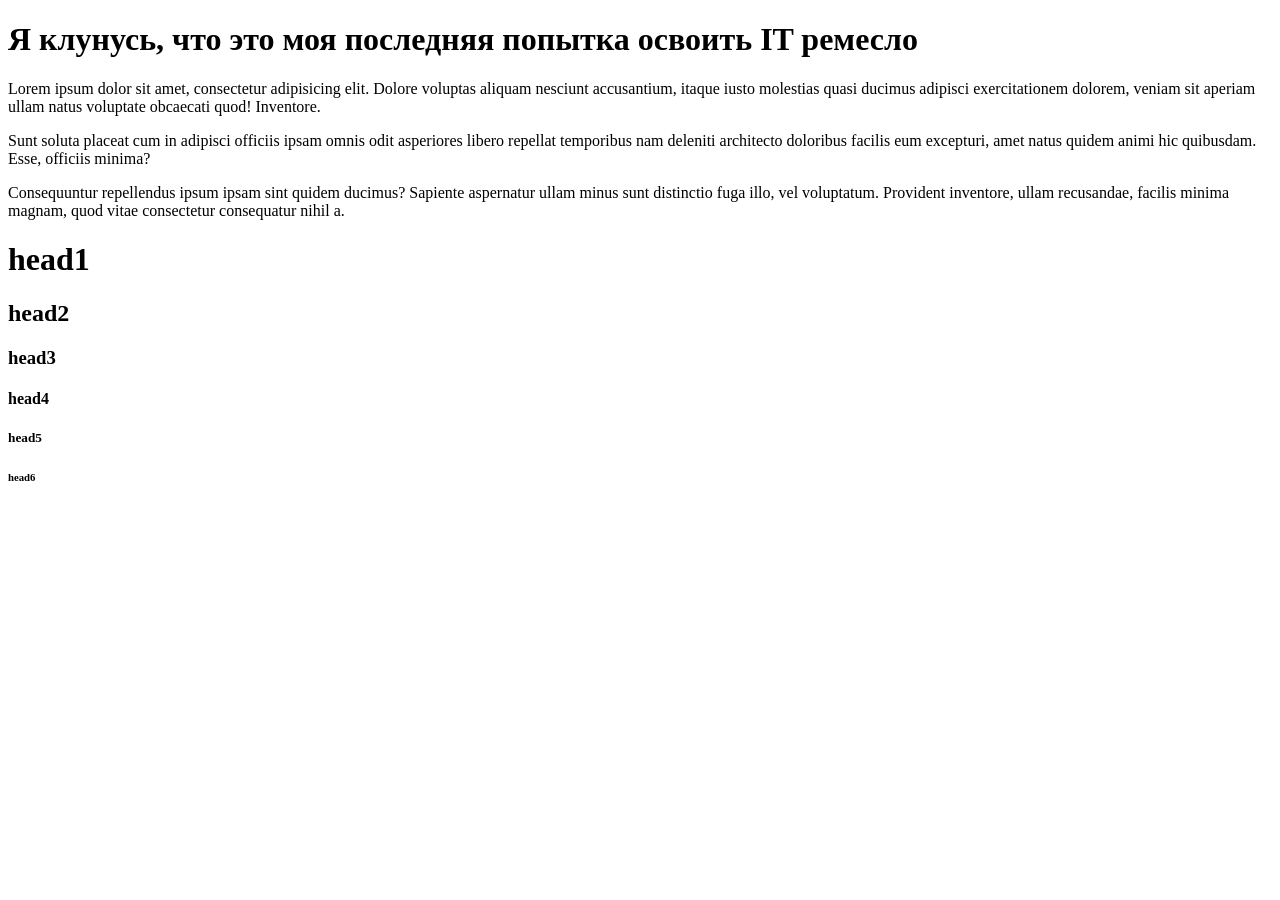
==== index.html @ 9b496cf3 "day 1" ====
<!DOCTYPE html>
<html lang="en">
<head>
    <meta charset="UTF-8">
    <meta name="viewport" content="width=device-width, initial-scale=1.0">
    <title>Последняя попытка</title>
</head>
<body>
    <h1>Я клунусь, что это моя последняя попытка освоить IT ремесло</h1>
    <p>Lorem ipsum dolor sit amet, consectetur adipisicing elit. Dolore voluptas aliquam nesciunt accusantium, itaque iusto molestias quasi ducimus adipisci exercitationem dolorem, veniam sit aperiam ullam natus voluptate obcaecati quod! Inventore.</p>
    <p>Sunt soluta placeat cum in adipisci officiis ipsam omnis odit asperiores libero repellat temporibus nam deleniti architecto doloribus facilis eum excepturi, amet natus quidem animi hic quibusdam. Esse, officiis minima?</p>
    <p>Consequuntur repellendus ipsum ipsam sint quidem ducimus? Sapiente aspernatur ullam minus sunt distinctio fuga illo, vel voluptatum. Provident inventore, ullam recusandae, facilis minima magnam, quod vitae consectetur consequatur nihil a.</p>
    <h1>head1</h1>
    <h2>head2</h2>
    <h3>head3</h3>
    <h4>head4</h4>
    <h5>head5</h5>
    <h6>head6</h6>
</body>
</html>
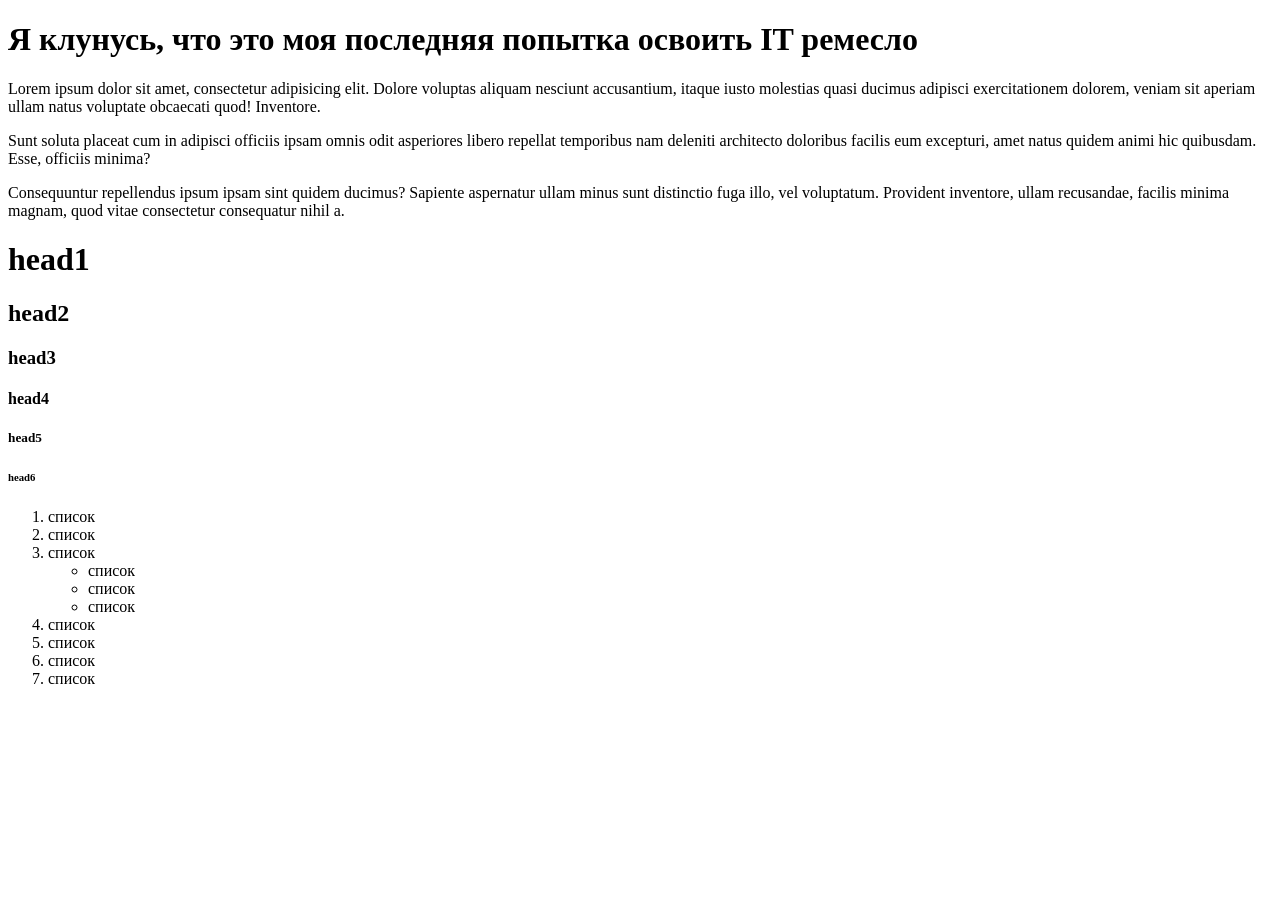
==== commit cc8ff720: "day 2" ====
--- a/index.html
+++ b/index.html
@@ -16,5 +16,19 @@
     <h4>head4</h4>
     <h5>head5</h5>
     <h6>head6</h6>
+    <ol>
+        <li>список</li>
+        <li>список</li>
+        <li>список</li>
+            <ul>
+                <li>список</li>
+                <li>список</li>
+                <li>список</li>
+            </ul>
+        <li>список</li>
+        <li>список</li>
+        <li>список</li>
+        <li>список</li>
+    </ol>
 </body>
 </html>
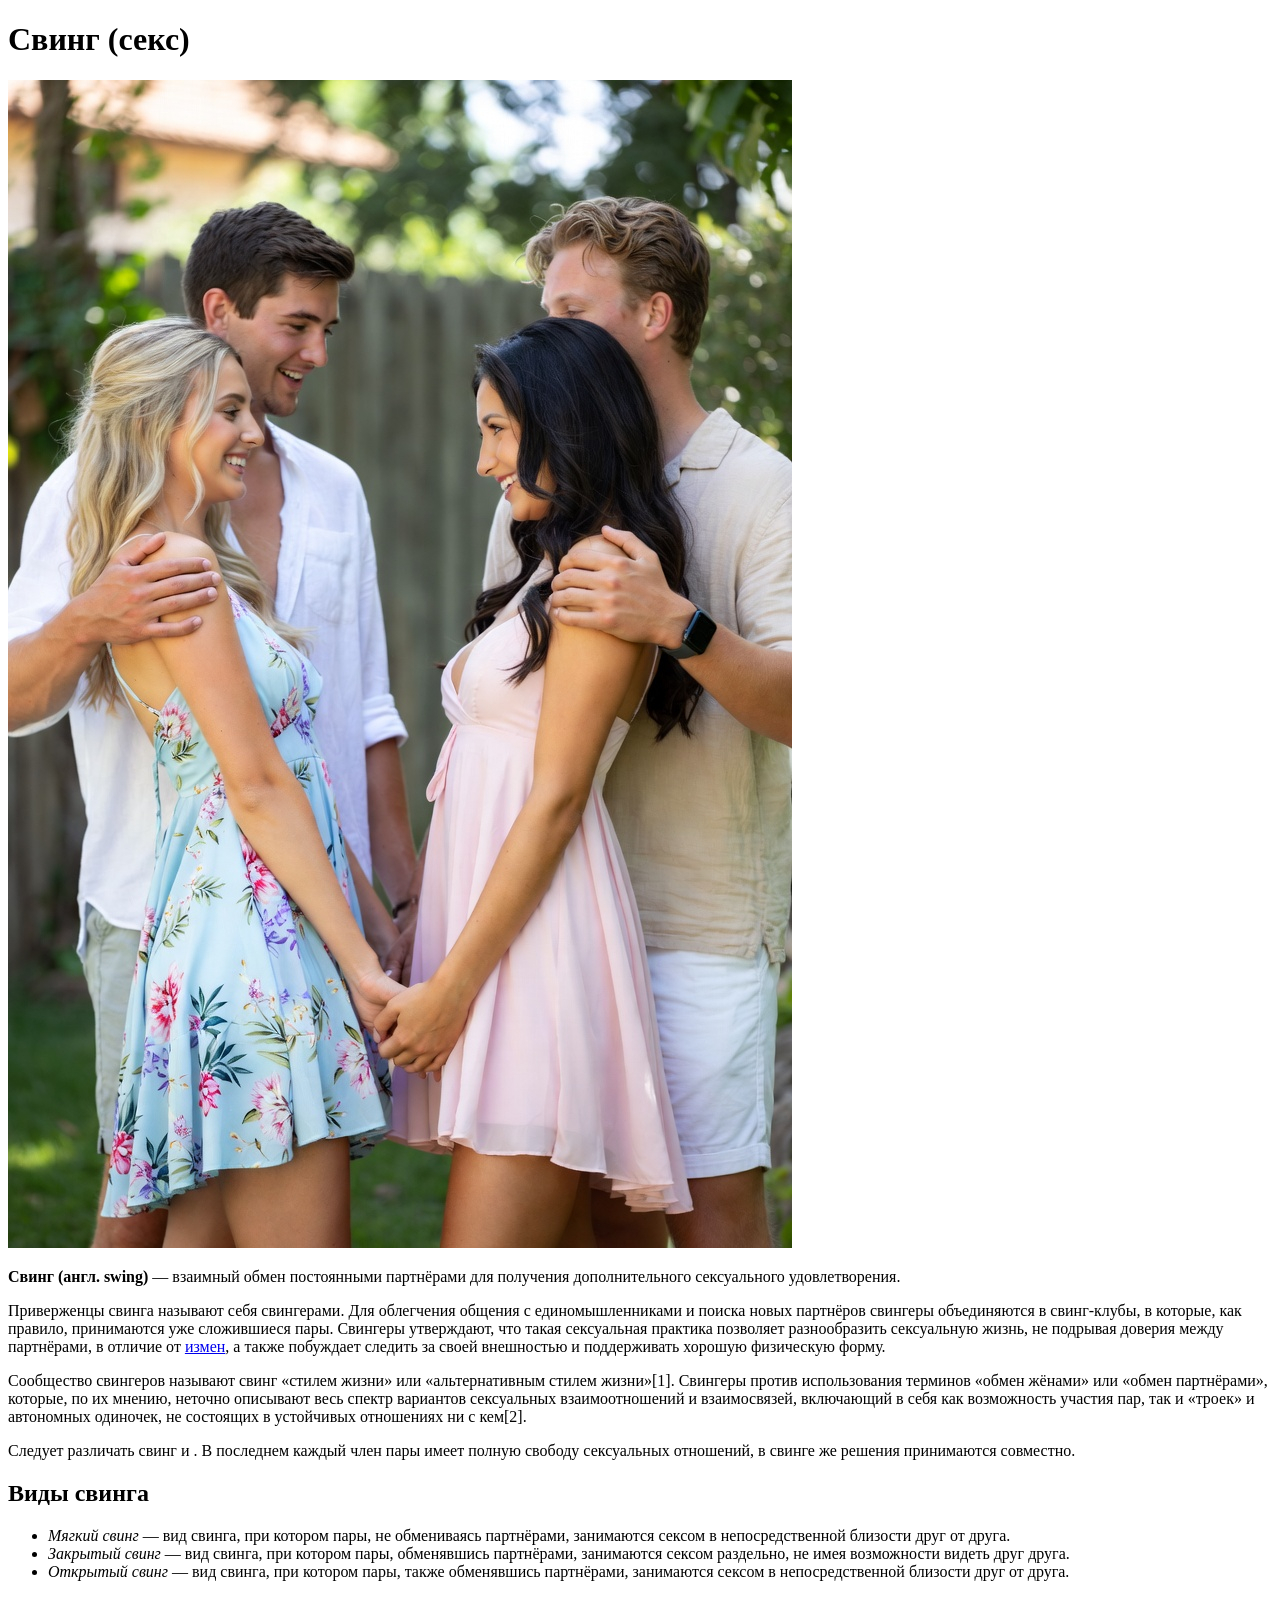
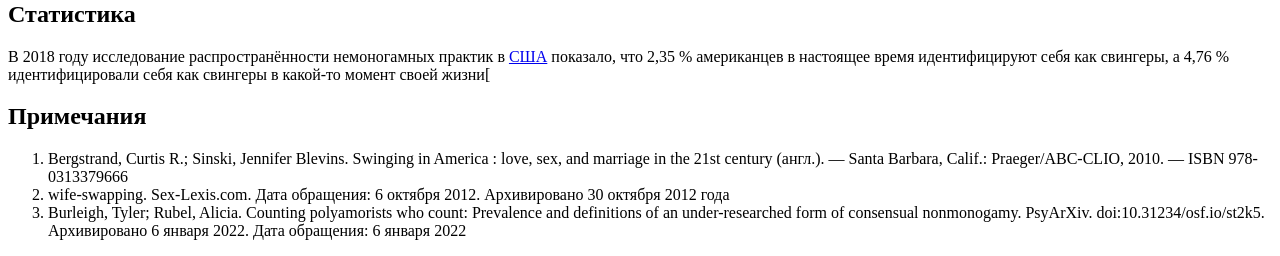
==== commit a4e40f20: "day 3" ====
--- a/index.html
+++ b/index.html
@@ -3,32 +3,32 @@
 <head>
     <meta charset="UTF-8">
     <meta name="viewport" content="width=device-width, initial-scale=1.0">
-    <title>Последняя попытка</title>
+    <title>Hush Hush</title>
 </head>
 <body>
-    <h1>Я клунусь, что это моя последняя попытка освоить IT ремесло</h1>
-    <p>Lorem ipsum dolor sit amet, consectetur adipisicing elit. Dolore voluptas aliquam nesciunt accusantium, itaque iusto molestias quasi ducimus adipisci exercitationem dolorem, veniam sit aperiam ullam natus voluptate obcaecati quod! Inventore.</p>
-    <p>Sunt soluta placeat cum in adipisci officiis ipsam omnis odit asperiores libero repellat temporibus nam deleniti architecto doloribus facilis eum excepturi, amet natus quidem animi hic quibusdam. Esse, officiis minima?</p>
-    <p>Consequuntur repellendus ipsum ipsam sint quidem ducimus? Sapiente aspernatur ullam minus sunt distinctio fuga illo, vel voluptatum. Provident inventore, ullam recusandae, facilis minima magnam, quod vitae consectetur consequatur nihil a.</p>
-    <h1>head1</h1>
-    <h2>head2</h2>
-    <h3>head3</h3>
-    <h4>head4</h4>
-    <h5>head5</h5>
-    <h6>head6</h6>
-    <ol>
-        <li>список</li>
-        <li>список</li>
-        <li>список</li>
-            <ul>
-                <li>список</li>
-                <li>список</li>
-                <li>список</li>
-            </ul>
-        <li>список</li>
-        <li>список</li>
-        <li>список</li>
-        <li>список</li>
-    </ol>
+    <h1>Свинг (секс)</h1>
+    <img 
+        src="./img/swingers-h1.jpg" 
+        alt="две пары свингеров"
+    >
+    <p><strong>Свинг (англ. swing)</strong> — взаимный обмен постоянными партнёрами для получения дополнительного сексуального удовлетворения.</p>
+    <p>Приверженцы свинга называют себя свингерами. Для облегчения общения с единомышленниками и поиска новых партнёров свингеры объединяются в свинг-клубы, в которые, как правило, принимаются уже сложившиеся пары. Свингеры утверждают, что такая сексуальная практика позволяет разнообразить сексуальную жизнь, не подрывая доверия между партнёрами, в отличие от <a target="_blank" href="https://ru.wikipedia.org/wiki/%D0%A1%D1%83%D0%BF%D1%80%D1%83%D0%B6%D0%B5%D1%81%D0%BA%D0%B0%D1%8F_%D0%B8%D0%B7%D0%BC%D0%B5%D0%BD%D0%B0">измен</a>, а также побуждает следить за своей внешностью и поддерживать хорошую физическую форму.</p>
+    <p>Сообщество свингеров называют свинг «стилем жизни» или «альтернативным стилем жизни»[1]. Свингеры против использования терминов «обмен жёнами» или «обмен партнёрами», которые, по их мнению, неточно описывают весь спектр вариантов сексуальных взаимоотношений и взаимосвязей, включающий в себя как возможность участия пар, так и «троек» и автономных одиночек, не состоящих в устойчивых отношениях ни с кем[2].</p>
+    <p>Следует различать свинг и <a target="_blank" href="https://ru.wikipedia.org/wiki/%D0%9E%D1%82%D0%BA%D1%80%D1%8B%D1%82%D1%8B%D0%B9_%D0%B1%D1%80%D0%B0%D0%BA"></a>. В последнем каждый член пары имеет полную свободу сексуальных отношений, в свинге же решения принимаются совместно.</p>
+    <h2>Виды свинга</h2>
+    <ul>
+        <li><i>Мягкий свинг</i> — вид свинга, при котором пары, не обмениваясь партнёрами, занимаются сексом в непосредственной близости друг от друга.</li>
+        <li><i>Закрытый свинг</i> — вид свинга, при котором пары, обменявшись партнёрами, занимаются сексом раздельно, не имея возможности видеть друг друга.</li>
+        <li><i>Открытый свинг</i> — вид свинга, при котором пары, также обменявшись партнёрами, занимаются сексом в непосредственной близости друг от друга.</li>
+    </ul>
+    <h2>Статистика</h2>
+        <p>В 2018 году исследование распространённости немоногамных практик в <a target="_blank" href="https://ru.wikipedia.org/wiki/%D0%A1%D0%BE%D0%B5%D0%B4%D0%B8%D0%BD%D1%91%D0%BD%D0%BD%D1%8B%D0%B5_%D0%A8%D1%82%D0%B0%D1%82%D1%8B_%D0%90%D0%BC%D0%B5%D1%80%D0%B8%D0%BA%D0%B8">США</a> показало, что 2,35 % американцев в настоящее время идентифицируют себя как свингеры, а 4,76 % идентифицировали себя как свингеры в какой-то момент своей жизни[</p>
+    <h2>Примечания</h2>
+        <ol>
+            <li>Bergstrand, Curtis R.; Sinski, Jennifer Blevins. Swinging in America : love, sex, and marriage in the 21st century (англ.). — Santa Barbara, Calif.: Praeger/ABC-CLIO, 2010. — ISBN 978-0313379666</li>
+            <li>wife-swapping. Sex-Lexis.com. Дата обращения: 6 октября 2012. Архивировано 30 октября 2012 года</li>
+            <li>Burleigh, Tyler; Rubel, Alicia. Counting polyamorists who count: Prevalence and definitions of an under-researched form of consensual nonmonogamy. PsyArXiv. doi:10.31234/osf.io/st2k5. Архивировано 6 января 2022. Дата обращения: 6 января 2022</li>
+        </ol>
+
 </body>
 </html>
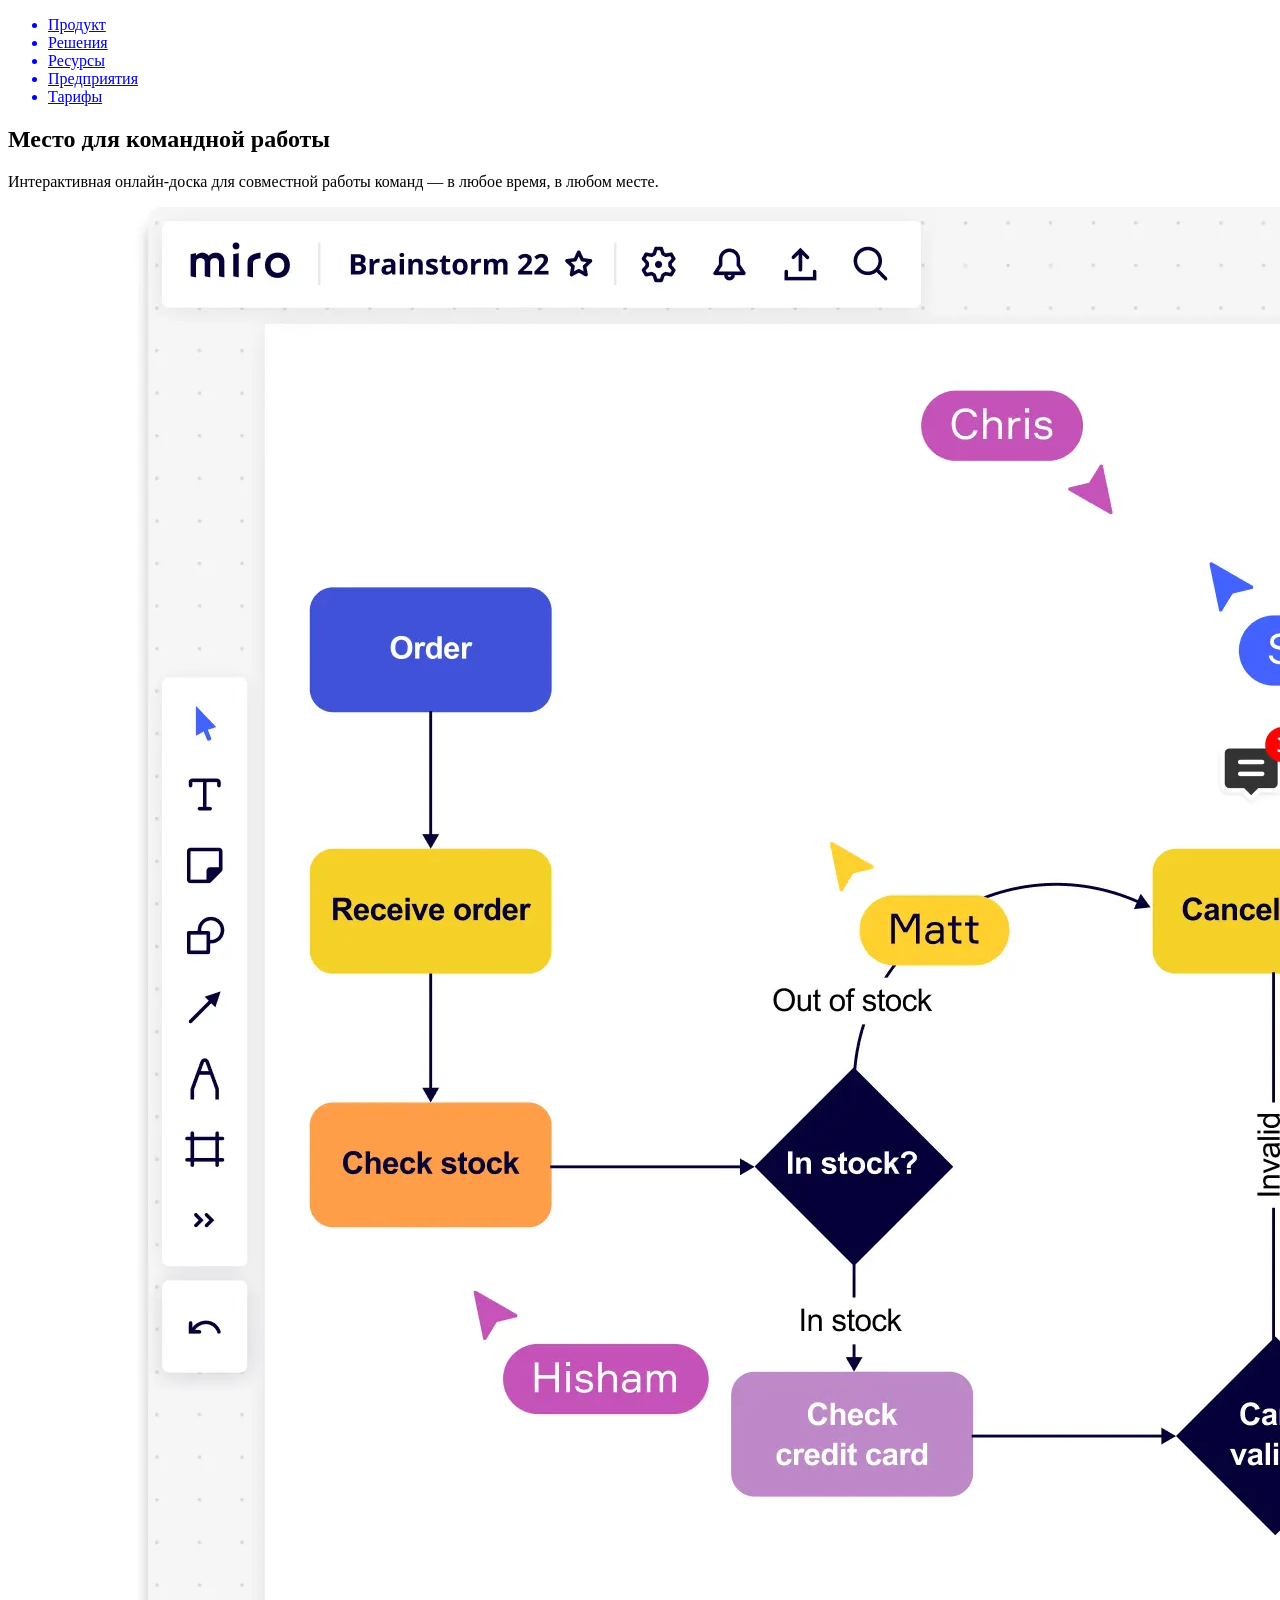
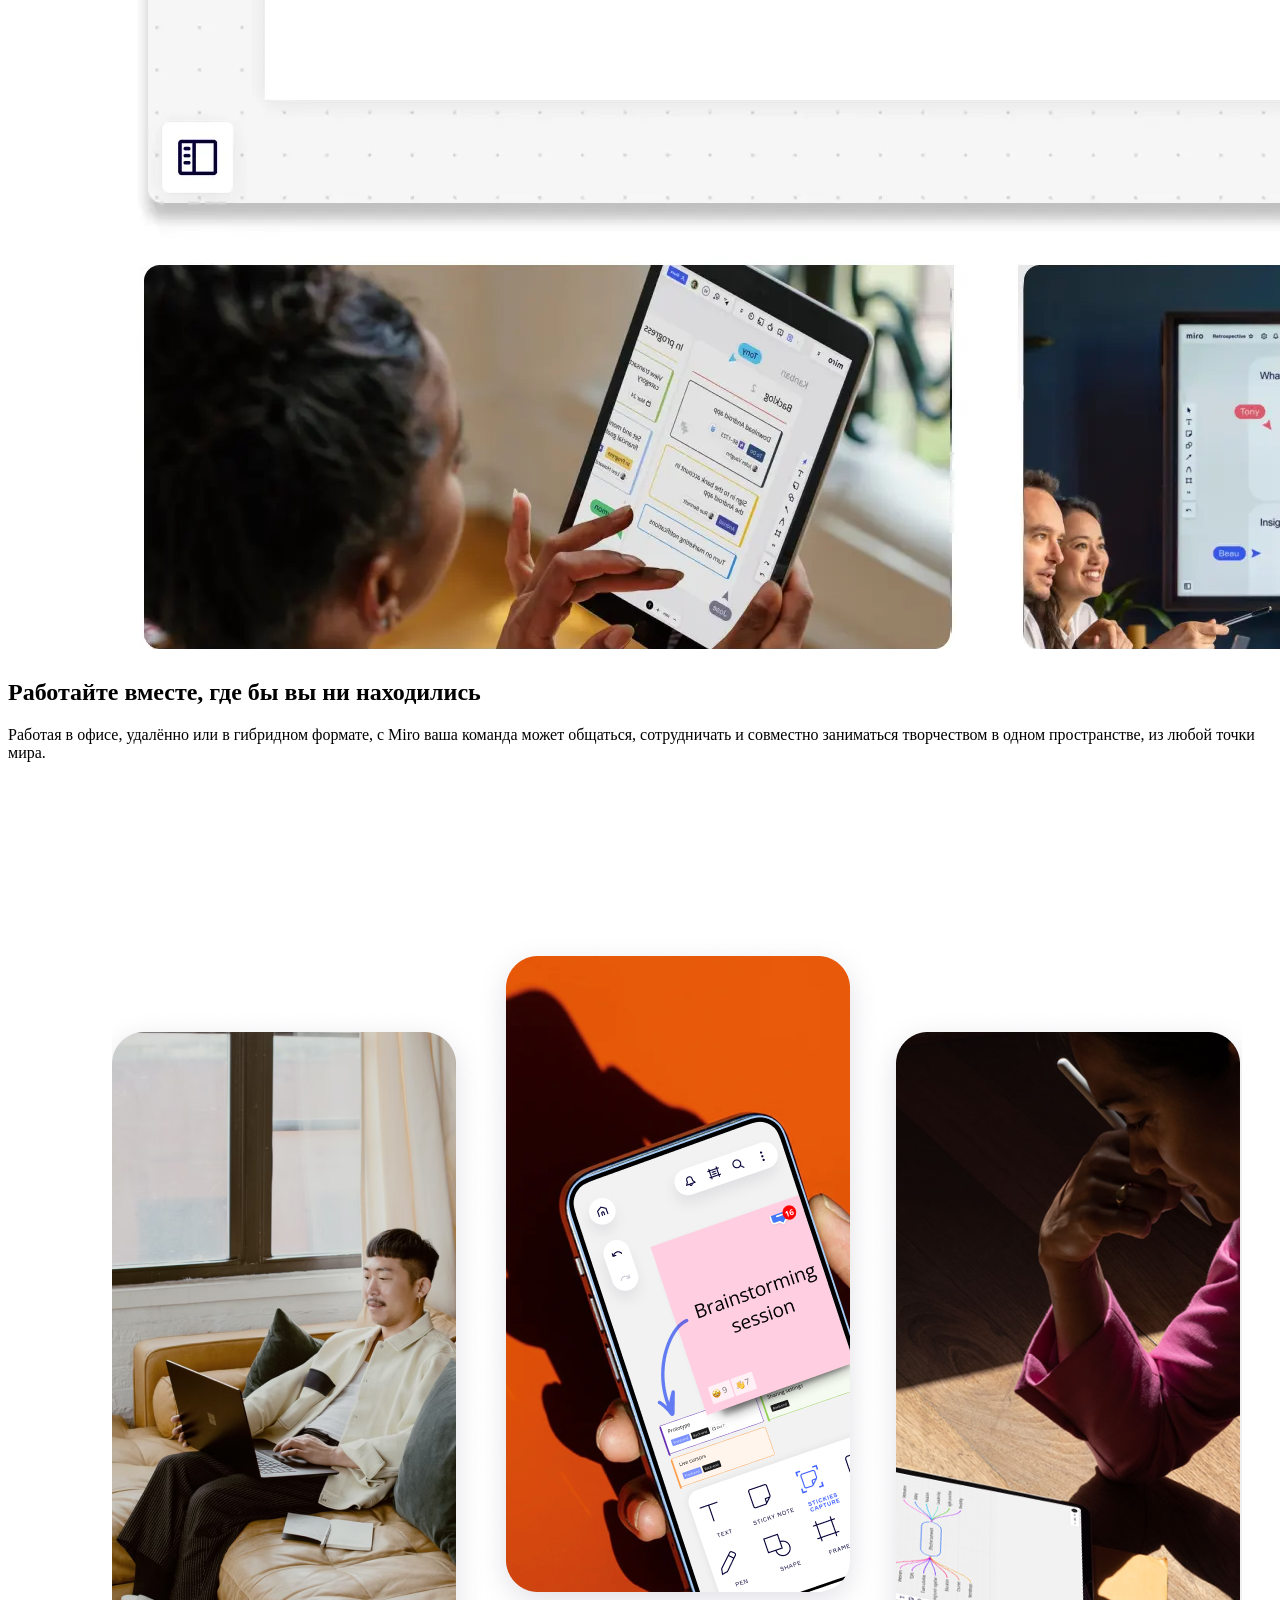
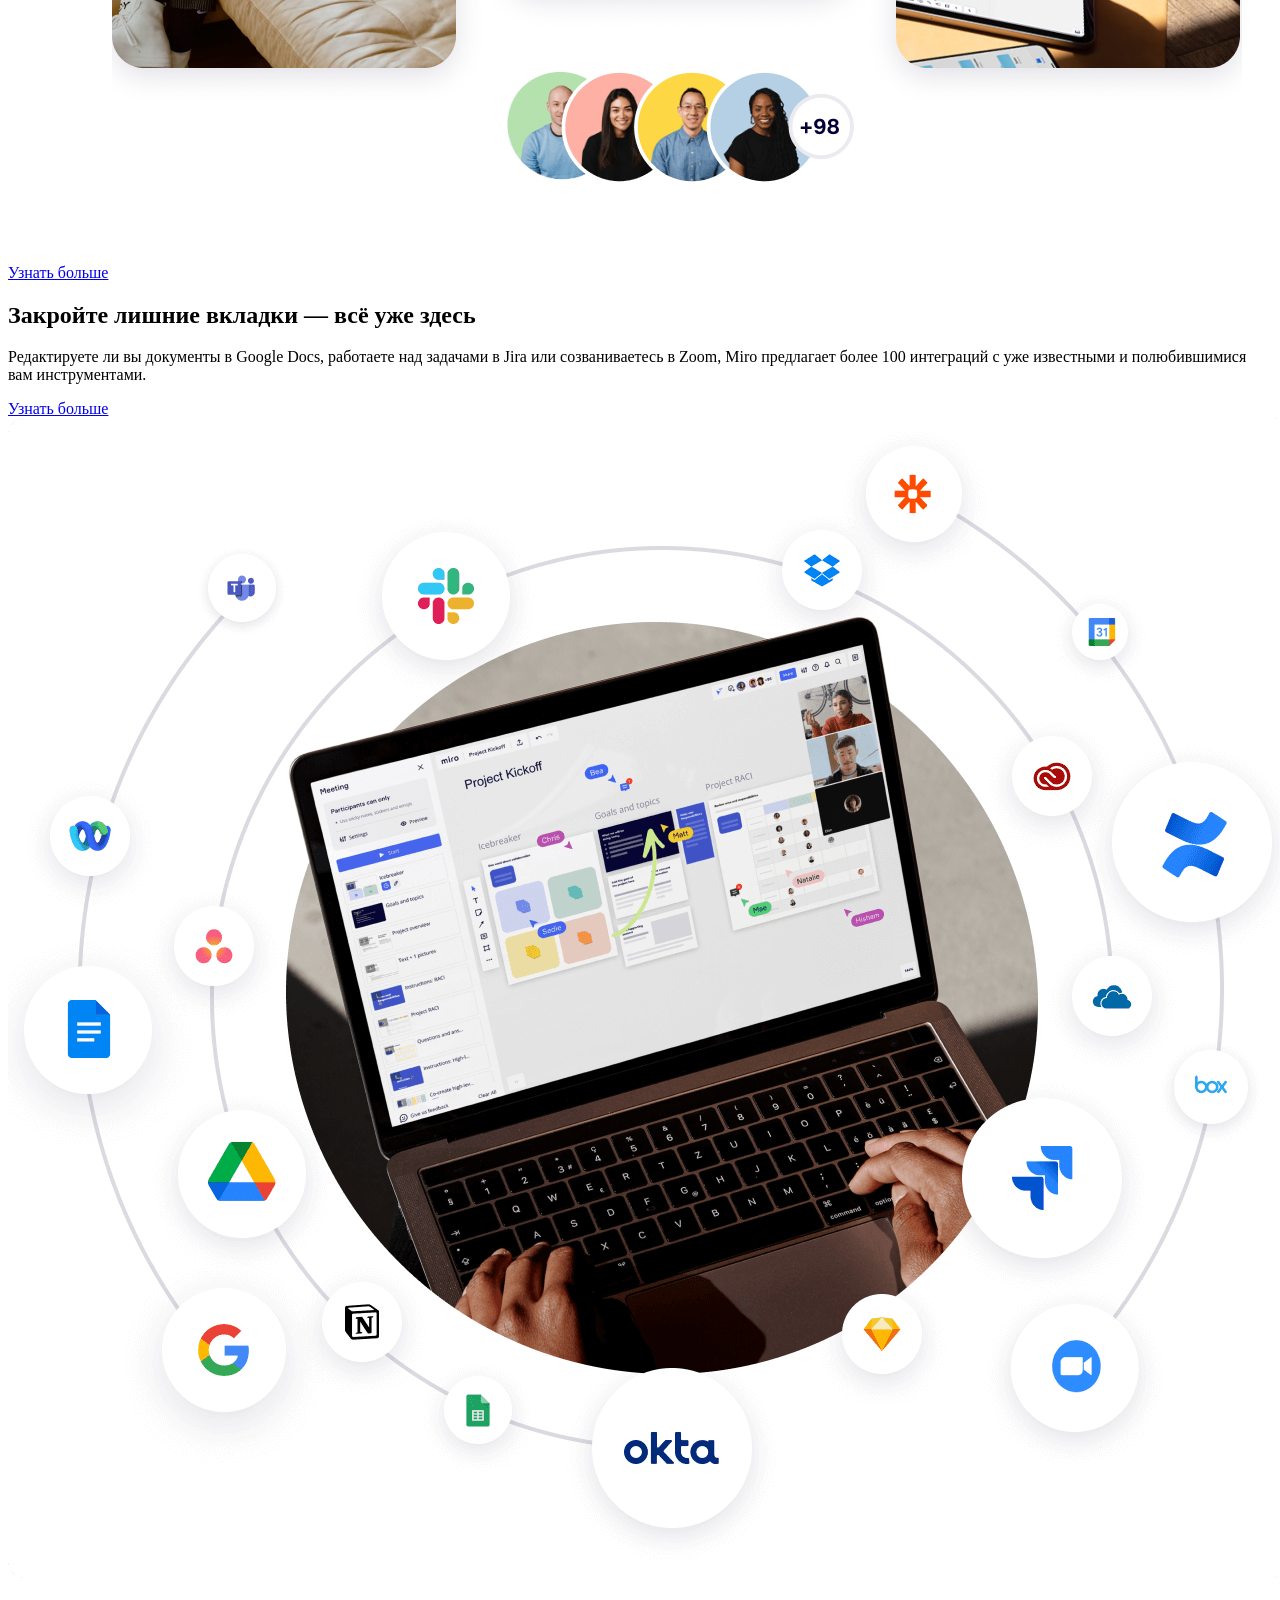
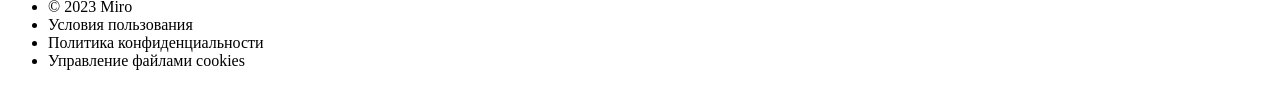
==== commit 6c5dbde6: "day 4" ====
--- a/index.html
+++ b/index.html
@@ -3,32 +3,46 @@
 <head>
     <meta charset="UTF-8">
     <meta name="viewport" content="width=device-width, initial-scale=1.0">
-    <title>Hush Hush</title>
+    <title>Miro</title>
 </head>
 <body>
-    <h1>Свинг (секс)</h1>
-    <img 
-        src="./img/swingers-h1.jpg" 
-        alt="две пары свингеров"
-    >
-    <p><strong>Свинг (англ. swing)</strong> — взаимный обмен постоянными партнёрами для получения дополнительного сексуального удовлетворения.</p>
-    <p>Приверженцы свинга называют себя свингерами. Для облегчения общения с единомышленниками и поиска новых партнёров свингеры объединяются в свинг-клубы, в которые, как правило, принимаются уже сложившиеся пары. Свингеры утверждают, что такая сексуальная практика позволяет разнообразить сексуальную жизнь, не подрывая доверия между партнёрами, в отличие от <a target="_blank" href="https://ru.wikipedia.org/wiki/%D0%A1%D1%83%D0%BF%D1%80%D1%83%D0%B6%D0%B5%D1%81%D0%BA%D0%B0%D1%8F_%D0%B8%D0%B7%D0%BC%D0%B5%D0%BD%D0%B0">измен</a>, а также побуждает следить за своей внешностью и поддерживать хорошую физическую форму.</p>
-    <p>Сообщество свингеров называют свинг «стилем жизни» или «альтернативным стилем жизни»[1]. Свингеры против использования терминов «обмен жёнами» или «обмен партнёрами», которые, по их мнению, неточно описывают весь спектр вариантов сексуальных взаимоотношений и взаимосвязей, включающий в себя как возможность участия пар, так и «троек» и автономных одиночек, не состоящих в устойчивых отношениях ни с кем[2].</p>
-    <p>Следует различать свинг и <a target="_blank" href="https://ru.wikipedia.org/wiki/%D0%9E%D1%82%D0%BA%D1%80%D1%8B%D1%82%D1%8B%D0%B9_%D0%B1%D1%80%D0%B0%D0%BA"></a>. В последнем каждый член пары имеет полную свободу сексуальных отношений, в свинге же решения принимаются совместно.</p>
-    <h2>Виды свинга</h2>
-    <ul>
-        <li><i>Мягкий свинг</i> — вид свинга, при котором пары, не обмениваясь партнёрами, занимаются сексом в непосредственной близости друг от друга.</li>
-        <li><i>Закрытый свинг</i> — вид свинга, при котором пары, обменявшись партнёрами, занимаются сексом раздельно, не имея возможности видеть друг друга.</li>
-        <li><i>Открытый свинг</i> — вид свинга, при котором пары, также обменявшись партнёрами, занимаются сексом в непосредственной близости друг от друга.</li>
-    </ul>
-    <h2>Статистика</h2>
-        <p>В 2018 году исследование распространённости немоногамных практик в <a target="_blank" href="https://ru.wikipedia.org/wiki/%D0%A1%D0%BE%D0%B5%D0%B4%D0%B8%D0%BD%D1%91%D0%BD%D0%BD%D1%8B%D0%B5_%D0%A8%D1%82%D0%B0%D1%82%D1%8B_%D0%90%D0%BC%D0%B5%D1%80%D0%B8%D0%BA%D0%B8">США</a> показало, что 2,35 % американцев в настоящее время идентифицируют себя как свингеры, а 4,76 % идентифицировали себя как свингеры в какой-то момент своей жизни[</p>
-    <h2>Примечания</h2>
-        <ol>
-            <li>Bergstrand, Curtis R.; Sinski, Jennifer Blevins. Swinging in America : love, sex, and marriage in the 21st century (англ.). — Santa Barbara, Calif.: Praeger/ABC-CLIO, 2010. — ISBN 978-0313379666</li>
-            <li>wife-swapping. Sex-Lexis.com. Дата обращения: 6 октября 2012. Архивировано 30 октября 2012 года</li>
-            <li>Burleigh, Tyler; Rubel, Alicia. Counting polyamorists who count: Prevalence and definitions of an under-researched form of consensual nonmonogamy. PsyArXiv. doi:10.31234/osf.io/st2k5. Архивировано 6 января 2022. Дата обращения: 6 января 2022</li>
-        </ol>
-
+    <header>
+        <nav>
+            <ul>
+                <a href="#"><li>Продукт</li></a>
+                <a href="#"><li>Решения</li></a>
+                <a href="#"><li>Ресурсы</li></a>
+                <a href="#"><li>Предприятия</li></a>
+                <a href="#"><li>Тарифы</li></a>
+            </ul>
+        </nav>
+    </header>
+    <main>
+        <section>
+            <h1>Место для командной работы</h1>
+            <p>Интерактивная онлайн-доска для совместной работы команд — в любое время, в любом месте.</p>
+            <img src="/img/section-1.png" alt="section-1">
+        </section>
+        <section>
+            <h1>Работайте вместе, где бы вы ни находились</h1>
+            <p>Работая в офисе, удалённо или в гибридном формате, с Miro ваша команда может общаться, сотрудничать и совместно заниматься творчеством в одном пространстве, из любой точки мира.</p>
+            <a href="#">Узнать больше</a>
+            <img src="/img/section-2.png" alt="section-2">
+        </section>
+        <section>
+            <h1>Закройте лишние вкладки — всё уже здесь</h1>
+            <p>Редактируете ли вы документы в Google Docs, работаете над задачами в Jira или созваниваетесь в Zoom, Miro предлагает более 100 интеграций с уже известными и полюбившимися вам инструментами.</p>
+            <a href="#">Узнать больше</a>
+            <img src="/img/section-3.png" alt="section-3">
+        </section>
+    </main>
+    <footer>
+        <ul>
+            <li>© 2023 Miro</li>
+            <li>Условия пользования</li>
+            <li>Политика конфиденциальности</li>
+            <li>Управление файлами cookies</li>
+        </ul>
+    </footer>
 </body>
 </html>
